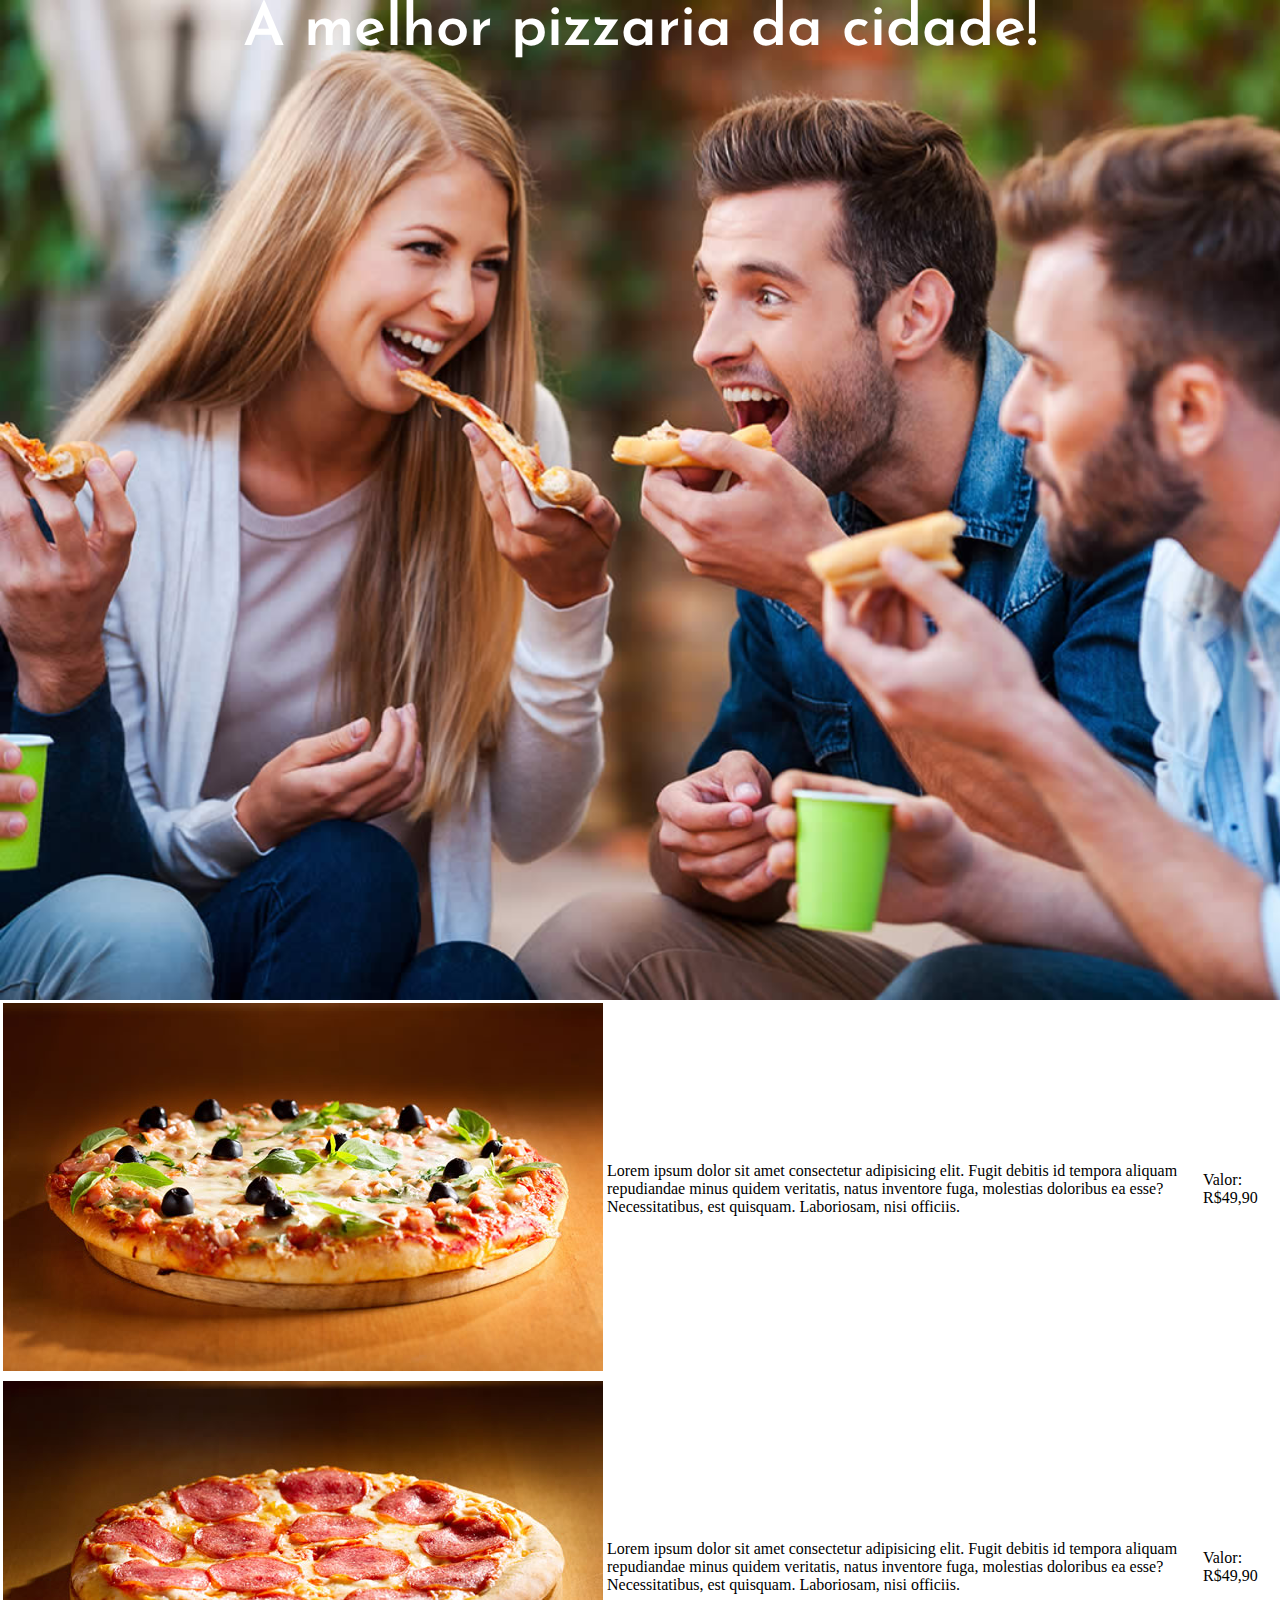
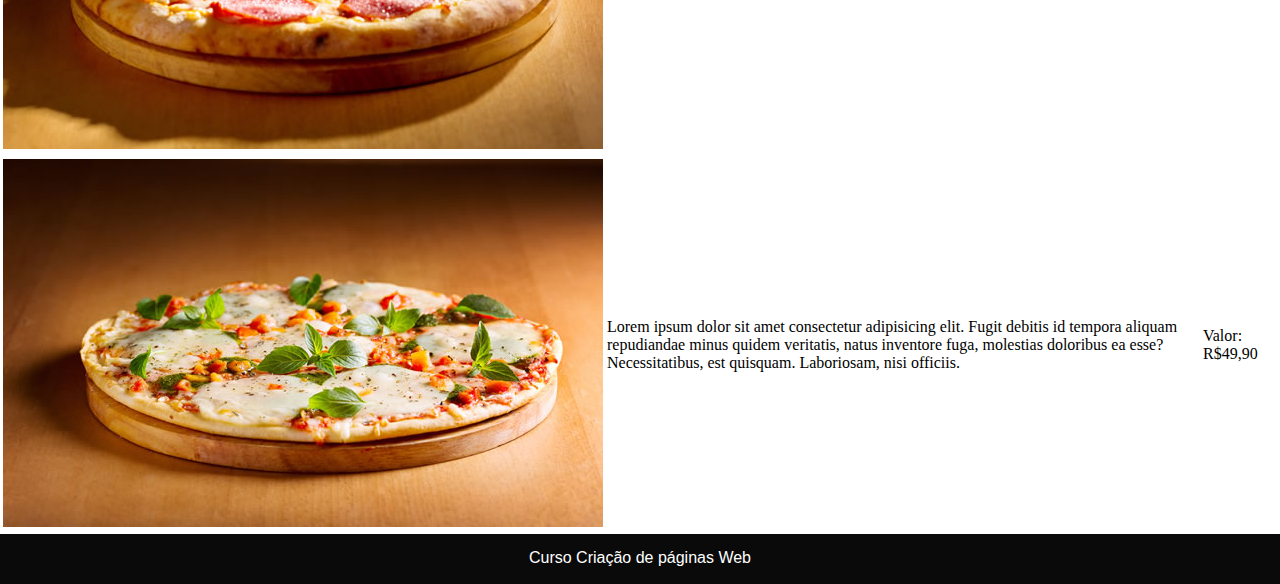
==== index.html @ 7be2308d "primeiro projeto" ====
<!DOCTYPE html>
<html lang="en">

<head>
    <meta charset="UTF-8">
    <meta http-equiv="X-UA-Compatible" content="IE=edge">
    <meta name="viewport" content="width=device-width, initial-scale=1.0">

    <link rel="preconnect" href="https://fonts.googleapis.com">
    <link rel="preconnect" href="https://fonts.gstatic.com" crossorigin>
    <link href="https://fonts.googleapis.com/css2?family=Josefin+Sans&display=swap" rel="stylesheet">

    <link rel="stylesheet" href="css/style.css">
    <title>Pizzaria</title>
</head>

<body>
    <header>
        <h1>A melhor pizzaria da cidade!</h1>
    </header>
    <div>
        <div>
            <table>
                <tr>
                    <td>
                        <img src="img/pizza1.jpg" alt="">
                    </td>
                    <td>
                        Lorem ipsum dolor sit amet consectetur adipisicing elit. Fugit debitis id tempora aliquam
                        repudiandae minus quidem veritatis, natus inventore fuga, molestias doloribus ea esse?
                        Necessitatibus, est quisquam. Laboriosam, nisi officiis.

                    </td>
                    <td>
                        Valor: R$49,90

                    </td>
                    <td>

                    </td>
                </tr>
            </table>

        </div>
        <div>
            <table>
                <tr>
                    <td>
                        <img src="img/pizza2.jpg" alt="">
                    </td>
                    <td>
                        Lorem ipsum dolor sit amet consectetur adipisicing elit. Fugit debitis id tempora aliquam
                        repudiandae minus quidem veritatis, natus inventore fuga, molestias doloribus ea esse?
                        Necessitatibus, est quisquam. Laboriosam, nisi officiis.

                    </td>
                    <td>
                        Valor: R$49,90

                    </td>
                    <td>

                    </td>
                </tr>
            </table>

        </div>
        <div>
            <table>
                <tr>
                    <td>
                        <img src="img/pizza3.jpg" alt="">
                    </td>
                    <td>
                        Lorem ipsum dolor sit amet consectetur adipisicing elit. Fugit debitis id tempora aliquam
                        repudiandae minus quidem veritatis, natus inventore fuga, molestias doloribus ea esse?
                        Necessitatibus, est quisquam. Laboriosam, nisi officiis.

                    </td>
                    <td>
                        Valor: R$49,90

                    </td>
                    <td>

                    </td>
                </tr>
            </table>

        </div>

    </div>
    <footer>
        <p>Curso Criação de páginas Web</p>
    </footer>
</body>

</html>
---- css/style.css ----
*{
    pad: 0;
    margin: 0;
    box-sizing: border-box;
}

header{
    background-image: url(../img/foto-capa-pizza.jpg);
    background-repeat: no-repeat;
    background-size: cover;
    height: 1000px;
    width: 100%;
    
}

h1{

    color: rgb(255, 255, 255);
    font-weight: 600;
    text-align: center;
    font-size: 60px;
    font-family: 'Josefin Sans', sans-serif;
}

footer{
    height: 50px;
    background-color: rgb(10, 10, 10);
}
footer p{
    font-weight: 300;
    color: white;
    padding: 15px;
font-size: 16px;
font-family: Verdana, Geneva, Tahoma, sans-serif;
text-align: center;
}
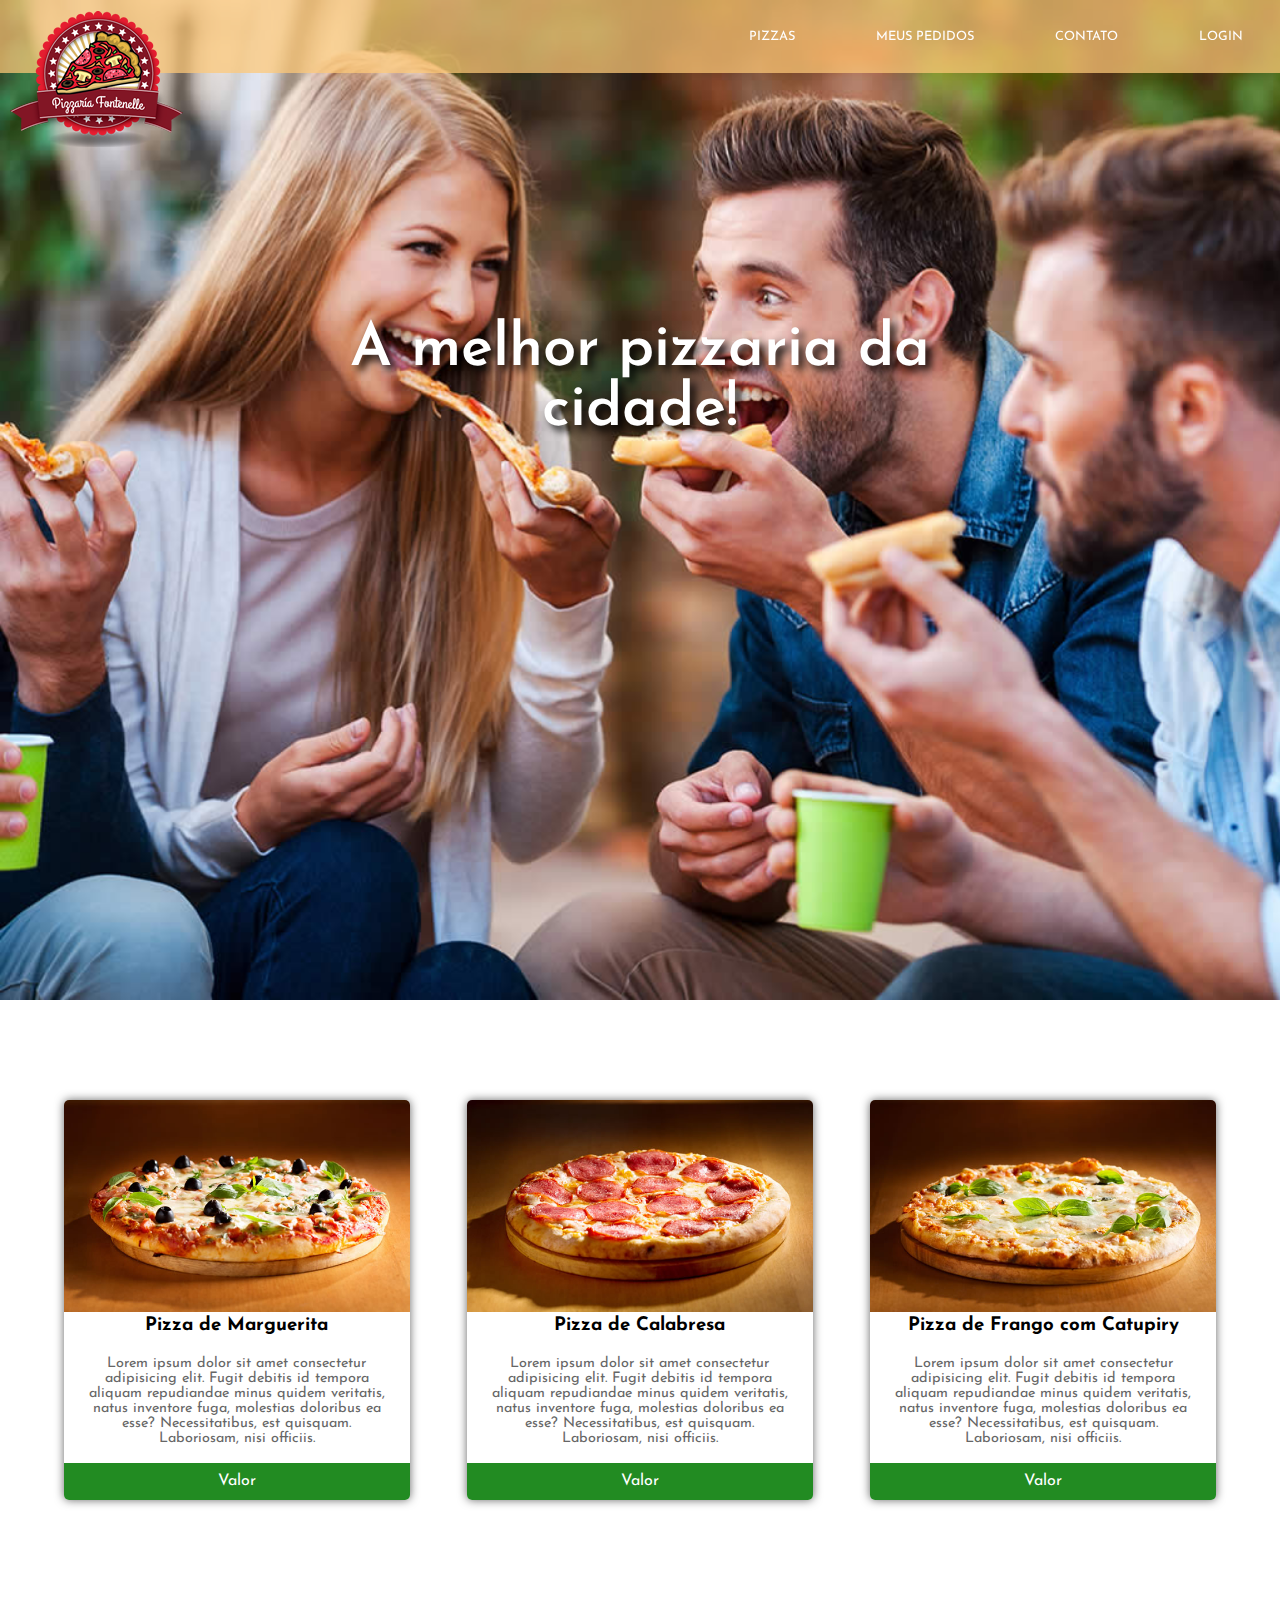
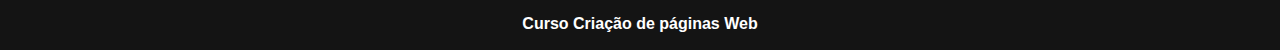
==== commit 69d8ceea: "finalizando o site de pizzaria para teste" ====
--- a/index.html
+++ b/index.html
@@ -1,98 +1,65 @@
-<!DOCTYPE html>
-<html lang="en">
-
-<head>
-    <meta charset="UTF-8">
-    <meta http-equiv="X-UA-Compatible" content="IE=edge">
-    <meta name="viewport" content="width=device-width, initial-scale=1.0">
-
-    <link rel="preconnect" href="https://fonts.googleapis.com">
-    <link rel="preconnect" href="https://fonts.gstatic.com" crossorigin>
-    <link href="https://fonts.googleapis.com/css2?family=Josefin+Sans&display=swap" rel="stylesheet">
-
-    <link rel="stylesheet" href="css/style.css">
-    <title>Pizzaria</title>
-</head>
-
-<body>
-    <header>
-        <h1>A melhor pizzaria da cidade!</h1>
-    </header>
-    <div>
-        <div>
-            <table>
-                <tr>
-                    <td>
-                        <img src="img/pizza1.jpg" alt="">
-                    </td>
-                    <td>
-                        Lorem ipsum dolor sit amet consectetur adipisicing elit. Fugit debitis id tempora aliquam
-                        repudiandae minus quidem veritatis, natus inventore fuga, molestias doloribus ea esse?
-                        Necessitatibus, est quisquam. Laboriosam, nisi officiis.
-
-                    </td>
-                    <td>
-                        Valor: R$49,90
-
-                    </td>
-                    <td>
-
-                    </td>
-                </tr>
-            </table>
-
-        </div>
-        <div>
-            <table>
-                <tr>
-                    <td>
-                        <img src="img/pizza2.jpg" alt="">
-                    </td>
-                    <td>
-                        Lorem ipsum dolor sit amet consectetur adipisicing elit. Fugit debitis id tempora aliquam
-                        repudiandae minus quidem veritatis, natus inventore fuga, molestias doloribus ea esse?
-                        Necessitatibus, est quisquam. Laboriosam, nisi officiis.
-
-                    </td>
-                    <td>
-                        Valor: R$49,90
-
-                    </td>
-                    <td>
-
-                    </td>
-                </tr>
-            </table>
-
-        </div>
-        <div>
-            <table>
-                <tr>
-                    <td>
-                        <img src="img/pizza3.jpg" alt="">
-                    </td>
-                    <td>
-                        Lorem ipsum dolor sit amet consectetur adipisicing elit. Fugit debitis id tempora aliquam
-                        repudiandae minus quidem veritatis, natus inventore fuga, molestias doloribus ea esse?
-                        Necessitatibus, est quisquam. Laboriosam, nisi officiis.
-
-                    </td>
-                    <td>
-                        Valor: R$49,90
-
-                    </td>
-                    <td>
-
-                    </td>
-                </tr>
-            </table>
-
-        </div>
-
-    </div>
-    <footer>
-        <p>Curso Criação de páginas Web</p>
-    </footer>
-</body>
-
+<!DOCTYPE html>
+<html lang="en">
+
+<head>
+    <meta charset="UTF-8">
+    <meta http-equiv="X-UA-Compatible" content="IE=edge">
+    <meta name="viewport" content="width=device-width, initial-scale=1.0">
+
+    <link rel="preconnect" href="https://fonts.googleapis.com">
+    <link rel="preconnect" href="https://fonts.gstatic.com" crossorigin>
+    <link href="https://fonts.googleapis.com/css2?family=Josefin+Sans&display=swap" rel="stylesheet">
+
+    <link rel="stylesheet" href="css/style.css">
+    <title>Pizzaria</title>
+</head>
+
+<body>
+    <nav>
+        <img src="./img/logo-pizzaria-grande.png" alt="">
+        <ul id="menu-desktop">
+            <li><a href="#">PIZZAS</a></li>
+            <li><a href="#">MEUS PEDIDOS</a></li>
+            <li><a href="#">CONTATO</a></li>
+            <li><a href="#">LOGIN</a></li>
+        </ul>
+    </nav>
+    <header>
+        <h1>A melhor pizzaria da cidade!</h1>
+    </header>
+    <div id="apresentacao" class="container">
+        <div class="pizza">
+            <img src="img/pizza1.jpg" alt="">
+            <h3>Pizza de Marguerita</h3>
+            <p>Lorem ipsum dolor sit amet consectetur adipisicing elit. Fugit debitis id tempora aliquam
+                repudiandae minus quidem veritatis, natus inventore fuga, molestias doloribus ea esse?
+                Necessitatibus, est quisquam. Laboriosam, nisi officiis.</p>
+            <a href="#">Valor</a>
+
+
+        </div>
+        <div class="pizza centro">
+
+            <img src="img/pizza2.jpg" alt="">
+            <h3>Pizza de Calabresa</h3>
+            <p>Lorem ipsum dolor sit amet consectetur adipisicing elit. Fugit debitis id tempora aliquam
+                repudiandae minus quidem veritatis, natus inventore fuga, molestias doloribus ea esse?
+                Necessitatibus, est quisquam. Laboriosam, nisi officiis.</p>
+            <a href="#">Valor</a>
+        </div>
+        <div class="pizza direita">
+            <img src="img/pizza9.jpg" alt="">
+            <h3>Pizza de Frango com Catupiry</h3>
+            <p>Lorem ipsum dolor sit amet consectetur adipisicing elit. Fugit debitis id tempora aliquam
+                repudiandae minus quidem veritatis, natus inventore fuga, molestias doloribus ea esse?
+                Necessitatibus, est quisquam. Laboriosam, nisi officiis.</p>
+            <a href="#">Valor</a>
+        </div>
+
+    </div>
+    <footer>
+        <p>Curso Criação de páginas Web</p>
+    </footer>
+</body>
+
 </html>--- a/css/style.css
+++ b/css/style.css
@@ -1,36 +1,145 @@
-*{
-    pad: 0;
-    margin: 0;
-    box-sizing: border-box;
-}
-
-header{
-    background-image: url(../img/foto-capa-pizza.jpg);
-    background-repeat: no-repeat;
-    background-size: cover;
-    height: 1000px;
-    width: 100%;
-    
-}
-
-h1{
-
-    color: rgb(255, 255, 255);
-    font-weight: 600;
-    text-align: center;
-    font-size: 60px;
-    font-family: 'Josefin Sans', sans-serif;
-}
-
-footer{
-    height: 50px;
-    background-color: rgb(10, 10, 10);
-}
-footer p{
-    font-weight: 300;
-    color: white;
-    padding: 15px;
-font-size: 16px;
-font-family: Verdana, Geneva, Tahoma, sans-serif;
-text-align: center;
+* {
+    pad: 0;
+    margin: 0;
+    box-sizing: border-box;
+}
+
+nav {
+    position: fixed;
+    width: 100%;
+    background-color: rgba(253, 200, 120, 0.733);
+
+}
+
+nav img {
+    position: absolute;
+    left: 10px;
+    top: 10px;
+    z-index: 1;
+
+
+}
+
+nav ul#menu-desktop {
+    margin: 0;
+    padding: 0;
+    text-align: right;
+}
+
+nav ul#menu-desktop li {
+    list-style-type: none;
+    display: inline;
+}
+
+nav ul#menu-desktop li a {
+    padding: 30px 40px;
+    text-decoration: none;
+    color: white;
+    display: inline-block;
+    margin-right: -3px;
+    font-family: 'Josefin Sans', sans-serif;
+    font-size: 80%;
+    letter-spacing: 0.6;
+}
+
+nav ul#menu-desktop li a:hover {
+    background-color: #b69058bb;
+}
+
+body {
+    display: flex;
+    flex-direction: column;
+    min-height: 100%;
+}
+
+header {
+    background-image: url(../img/foto-capa-pizza.jpg);
+    background-repeat: no-repeat;
+    background-size: cover;
+    height: 1000px;
+    width: 100%;
+}
+
+h1 {
+    padding: 25%;
+    color: rgb(255, 255, 255);
+    font-weight: 600;
+    text-align: center;
+    font-size: 60px;
+    font-family: 'Josefin Sans', sans-serif;
+    text-shadow: 5px 5px 8px #000;
+}
+
+#apresentacao {
+    width: 90%;
+    display: block;
+    max-width: 1500px;
+    min-width: 320px;
+    margin: 100px auto;
+}
+
+.pizza {
+    font-family: 'Josefin Sans', sans-serif;
+    width: 30%;
+    float: left;
+    background-color: white;
+    box-shadow: 0 0 10px #666;
+    border-radius: 5px;
+}
+
+.pizza img {
+    width: 100%;
+    max-height: 300px;
+    object-fit: cover;
+    object-position: top center;
+    border-top-left-radius: 5px;
+    border-top-right-radius: 5px;
+}
+
+.pizza h3 {
+    text-align: center;
+    margin-bottom: 0;
+}
+
+.pizza p {
+    text-align: center;
+    padding: 5%;
+    margin-top: 1%;
+    color: #666;
+    font-size: 90%;
+}
+
+.pizza a {
+    display: block;
+    text-align: center;
+    background-color: forestgreen;
+    color: white;
+    padding: 3%;
+    text-decoration: none;
+    border-bottom-left-radius: 5px;
+    border-bottom-right-radius: 5px;
+}
+
+.direita{
+    float: right;
+}
+.centro{
+    margin-left: 5%;
+}
+
+footer {
+    width: 100%;
+    bottom: 0;
+    display: block;
+    height: 50px;
+    background-color: rgb(20, 20, 20);
+}
+
+footer p {
+    font-weight: 600;
+    color: rgb(255, 255, 255);
+    padding: 15px;
+    font-size: 16px;
+    font-family: 'Segoe UI', Tahoma, Geneva, Verdana, sans-serif;
+    text-align: center;
 }